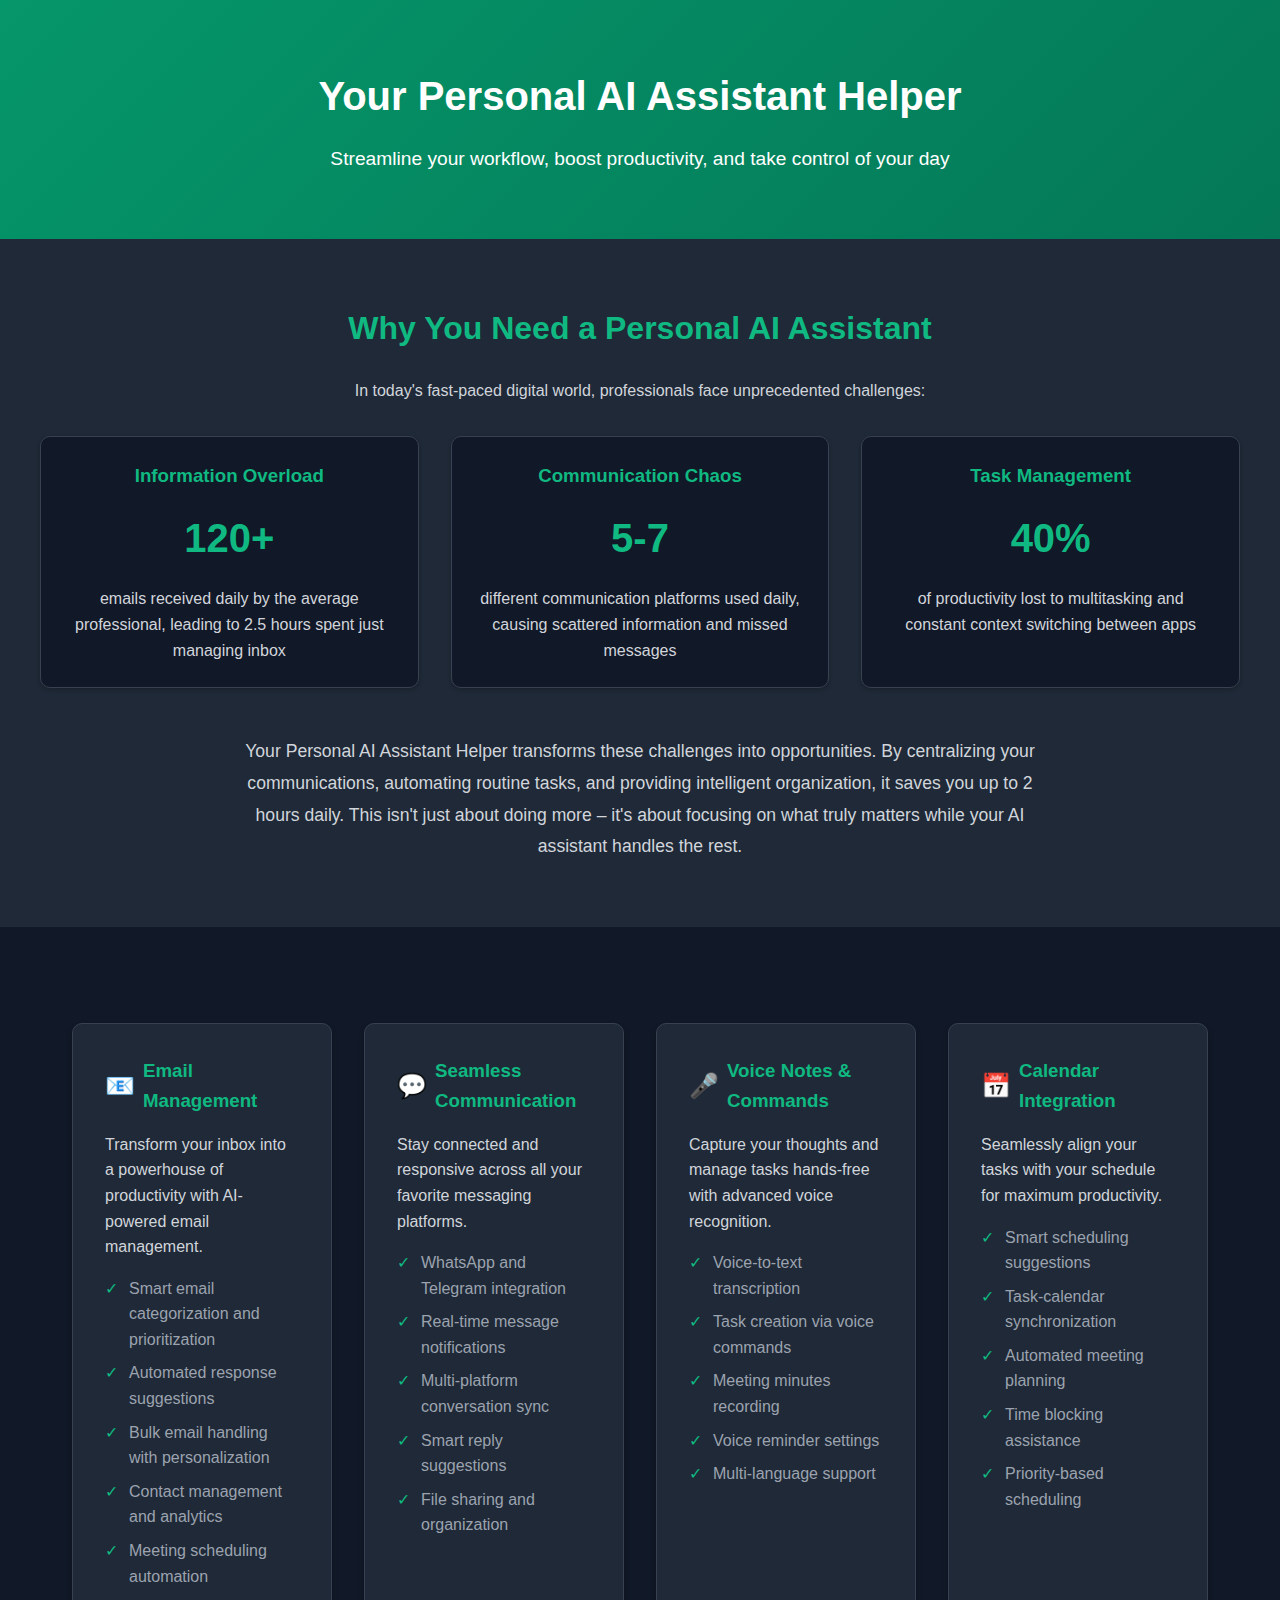
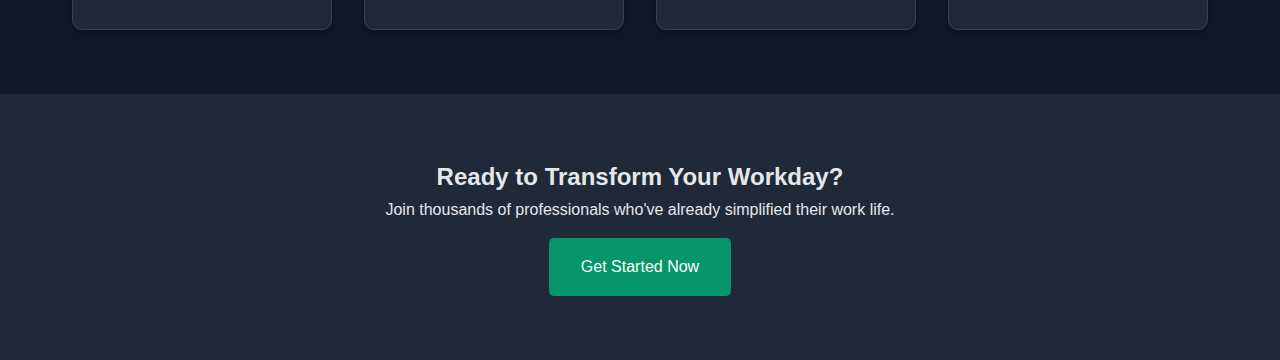
==== index.html @ 60813661 "Update and rename index.htm to index.html" ====
<!DOCTYPE html>
<html lang="en">
<head>
    <meta charset="UTF-8">
    <meta name="viewport" content="width=device-width, initial-scale=1.0">
    <title>Personal AI Assistant Helper</title>
    <link rel="stylesheet" href="style.css">
</head>
<body>
    <section class="hero">
        <h1>Your Personal AI Assistant Helper</h1>
        <p>Streamline your workflow, boost productivity, and take control of your day</p>
    </section>

    <!-- New explanation section -->
    <section class="explanation">
        <h2>Why You Need a Personal AI Assistant</h2>
        <p>In today's fast-paced digital world, professionals face unprecedented challenges:</p>
        
        <div class="explanation-grid">
            <div class="explanation-card">
                <h3>Information Overload</h3>
                <div class="stat-highlight">120+</div>
                <p>emails received daily by the average professional, leading to 2.5 hours spent just managing inbox</p>
            </div>
            
            <div class="explanation-card">
                <h3>Communication Chaos</h3>
                <div class="stat-highlight">5-7</div>
                <p>different communication platforms used daily, causing scattered information and missed messages</p>
            </div>
            
            <div class="explanation-card">
                <h3>Task Management</h3>
                <div class="stat-highlight">40%</div>
                <p>of productivity lost to multitasking and constant context switching between apps</p>
            </div>
        </div>

        <div style="margin-top: 3rem; max-width: 800px; margin-left: auto; margin-right: auto;">
            <p style="font-size: 1.1rem; line-height: 1.8;">
                Your Personal AI Assistant Helper transforms these challenges into opportunities. By centralizing your communications, automating routine tasks, and providing intelligent organization, it saves you up to 2 hours daily. This isn't just about doing more – it's about focusing on what truly matters while your AI assistant handles the rest.
            </p>
        </div>
    </section>

    <section class="features">
        <div class="features-grid">
            <div class="feature-card">
                <h3><span class="icon">📧</span>Email Management</h3>
                <p>Transform your inbox into a powerhouse of productivity with AI-powered email management.</p>
                <ul>
                    <li>Smart email categorization and prioritization</li>
                    <li>Automated response suggestions</li>
                    <li>Bulk email handling with personalization</li>
                    <li>Contact management and analytics</li>
                    <li>Meeting scheduling automation</li>
                </ul>
            </div>
            <div class="feature-card">
                <h3><span class="icon">💬</span>Seamless Communication</h3>
                <p>Stay connected and responsive across all your favorite messaging platforms.</p>
                <ul>
                    <li>WhatsApp and Telegram integration</li>
                    <li>Real-time message notifications</li>
                    <li>Multi-platform conversation sync</li>
                    <li>Smart reply suggestions</li>
                    <li>File sharing and organization</li>
                </ul>
            </div>
            <div class="feature-card">
                <h3><span class="icon">🎤</span>Voice Notes & Commands</h3>
                <p>Capture your thoughts and manage tasks hands-free with advanced voice recognition.</p>
                <ul>
                    <li>Voice-to-text transcription</li>
                    <li>Task creation via voice commands</li>
                    <li>Meeting minutes recording</li>
                    <li>Voice reminder settings</li>
                    <li>Multi-language support</li>
                </ul>
            </div>
            <div class="feature-card">
                <h3><span class="icon">📅</span>Calendar Integration</h3>
                <p>Seamlessly align your tasks with your schedule for maximum productivity.</p>
                <ul>
                    <li>Smart scheduling suggestions</li>
                    <li>Task-calendar synchronization</li>
                    <li>Automated meeting planning</li>
                    <li>Time blocking assistance</li>
                    <li>Priority-based scheduling</li>
                </ul>
            </div>
        </div>
    </section>

    <section class="cta">
        <h2>Ready to Transform Your Workday?</h2>
        <p>Join thousands of professionals who've already simplified their work life.</p>
        <a href="#" class="cta-button">Get Started Now</a>
    </section>
</body>
</html>
---- style.css ----
* {
    margin: 0;
    padding: 0;
    box-sizing: border-box;
    font-family: 'Lucida Sans', 'Lucida Sans Regular', 'Lucida Grande', 'Lucida Sans Unicode', Geneva, Verdana, sans-serif;
}

body {
    line-height: 1.6;
    color: #E5E7EB;
    background: #111827;
}

.hero {
    background: linear-gradient(135deg, #059669, #047857);
    color: white;
    padding: 4rem 2rem;
    text-align: center;
}

.hero h1 {
    font-size: 2.5rem;
    margin-bottom: 1rem;
}

.hero p {
    font-size: 1.2rem;
    max-width: 800px;
    margin: 0 auto;
}

.features {
    padding: 4rem 2rem;
    max-width: 1200px;
    margin: 0 auto;
}

.features-grid {
    display: grid;
    grid-template-columns: repeat(auto-fit, minmax(250px, 1fr));
    gap: 2rem;
    margin-top: 2rem;
}

.feature-card {
    background: #1F2937;
    padding: 2rem;
    border-radius: 10px;
    box-shadow: 0 4px 6px rgba(0, 0, 0, 0.2);
    transition: transform 0.3s ease;
    border: 1px solid #374151;
}

.feature-card:hover {
    transform: translateY(-5px);
    border: 1px solid #059669;
    background: #1a222e;
}

.feature-card h3 {
    color: #10B981;
    margin-bottom: 1rem;
    display: flex;
    align-items: center;
    gap: 0.5rem;
}

.feature-card .icon {
    font-size: 1.5rem;
}

.feature-card p {
    margin-bottom: 1rem;
    color: #D1D5DB;
}

.feature-card ul {
    list-style-type: none;
    margin-top: 1rem;
    padding-left: 0;
}

.feature-card li {
    margin-bottom: 0.5rem;
    padding-left: 1.5rem;
    position: relative;
    color: #9CA3AF;
}

.feature-card li:before {
    content: "✓";
    position: absolute;
    left: 0;
    color: #10B981;
}

.cta {
    background: #1F2937;
    padding: 4rem 2rem;
    text-align: center;
}

.cta-button {
    display: inline-block;
    background: #059669;
    color: white;
    padding: 1rem 2rem;
    border-radius: 5px;
    text-decoration: none;
    margin-top: 1rem;
    transition: all 0.3s ease;
}

.cta-button:hover {
    background: #047857;
    transform: translateY(-2px);
    box-shadow: 0 4px 12px rgba(16, 185, 129, 0.2);
}

/* Remove the inline styles from HTML and add them here */
.explanation p {
    color: #D1D5DB;
}

.explanation > div:last-child {
    margin-top: 3rem;
    max-width: 800px;
    margin-left: auto;
    margin-right: auto;
}

.explanation > div:last-child p {
    font-size: 1.1rem;
    line-height: 1.8;
    color: #D1D5DB;
}

.explanation {
    padding: 4rem 2rem;
    background: #1F2937;
    text-align: center;
}

.explanation-grid {
    max-width: 1200px;
    margin: 0 auto;
    display: grid;
    grid-template-columns: repeat(auto-fit, minmax(300px, 1fr));
    gap: 2rem;
    margin-top: 2rem;
}

.explanation h2 {
    color: #10B981;
    font-size: 2rem;
    margin-bottom: 1.5rem;
}

.explanation-card {
    padding: 1.5rem;
    background: #111827;
    border-radius: 10px;
    box-shadow: 0 2px 4px rgba(0, 0, 0, 0.2);
    border: 1px solid #374151;
}

.explanation-card h3 {
    color: #10B981;
    margin-bottom: 1rem;
}

.stat-highlight {
    font-size: 2.5rem;
    color: #10B981;
    font-weight: bold;
    margin: 1rem 0;
}
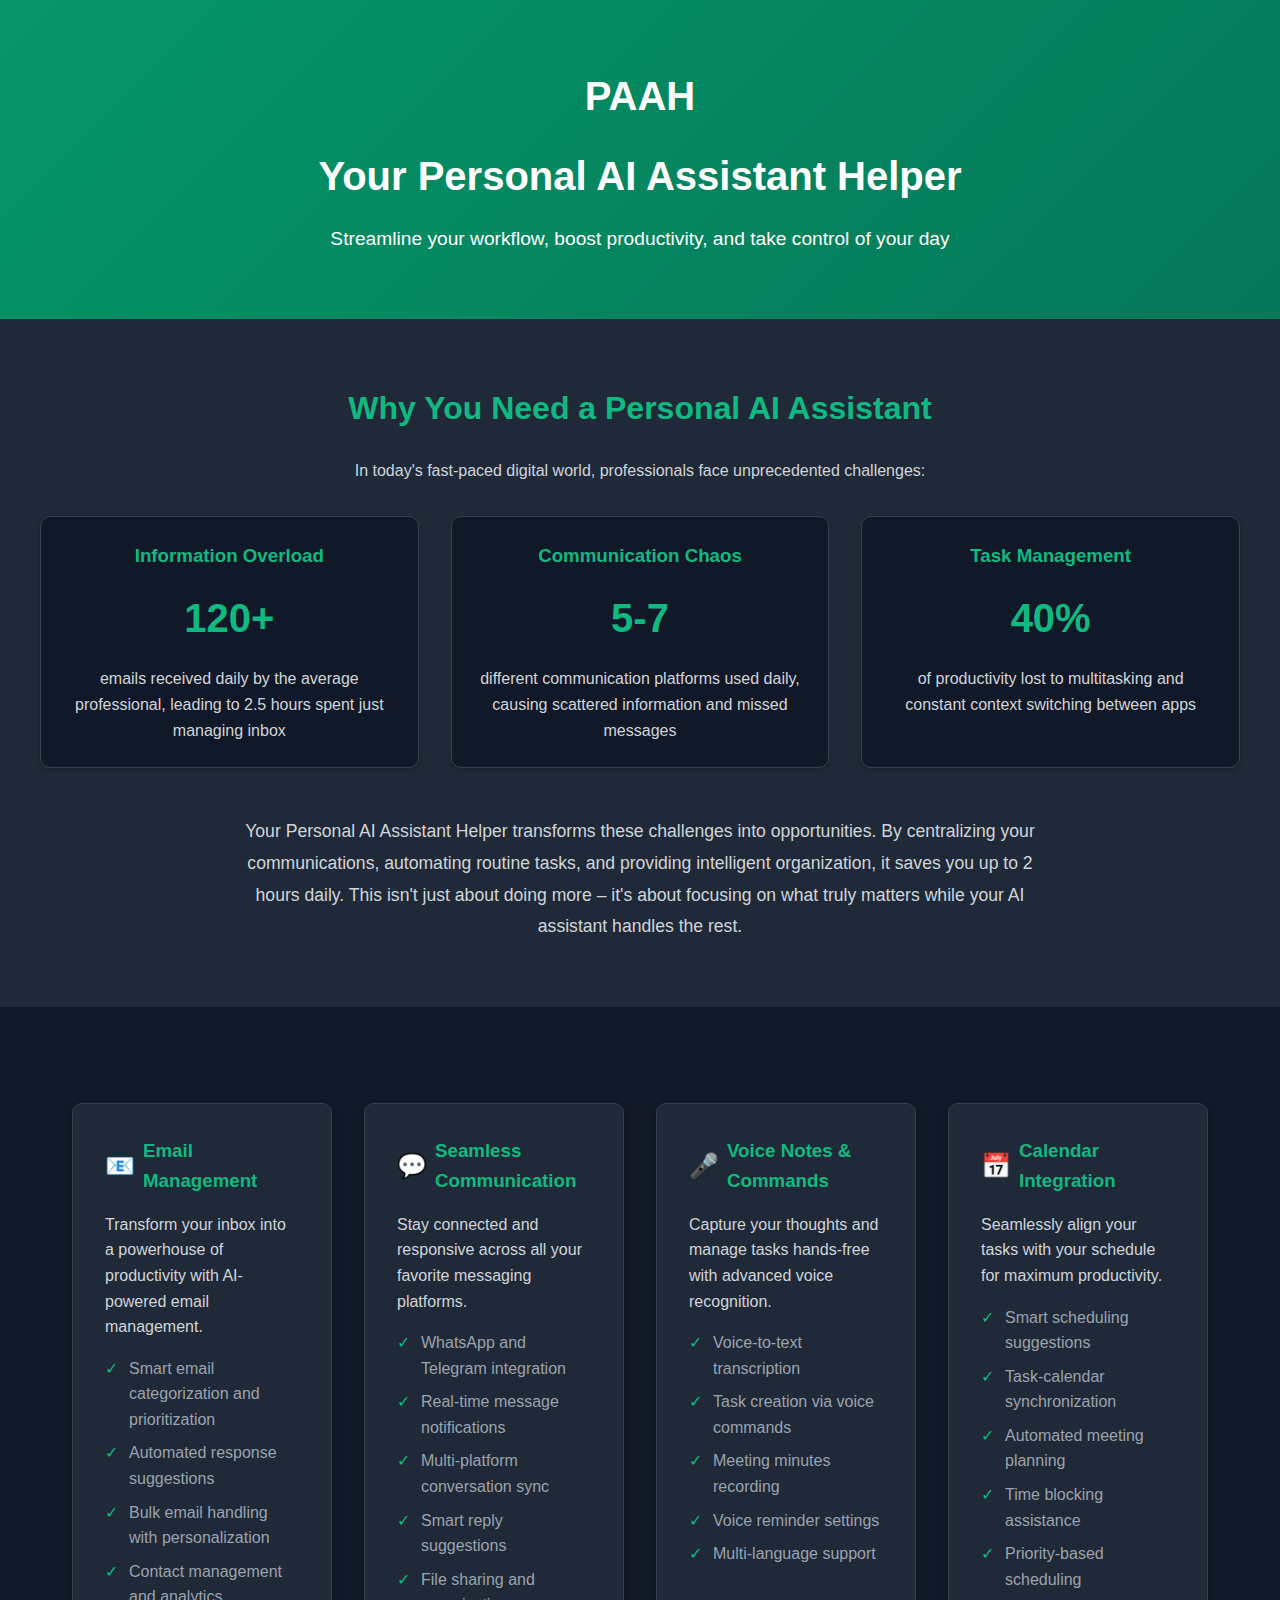
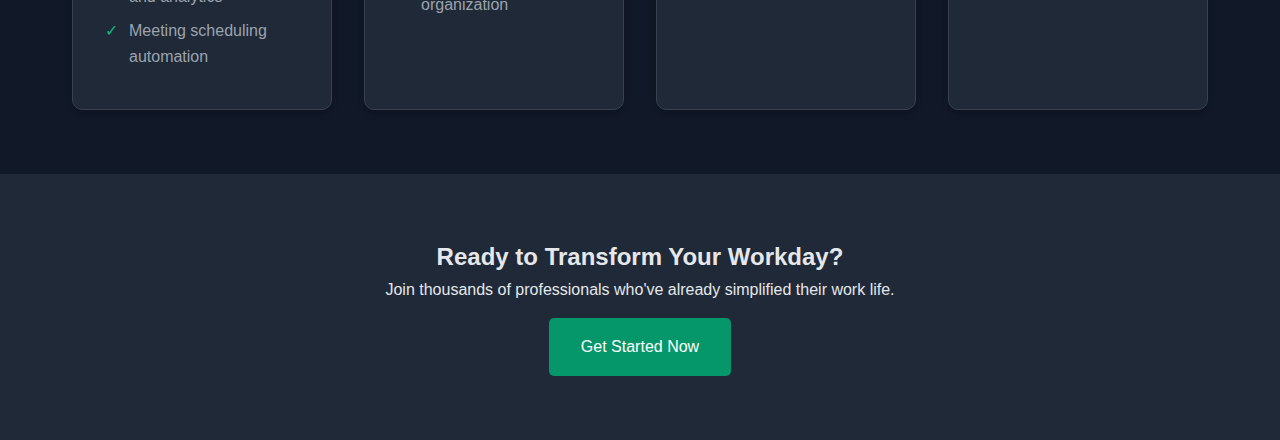
==== commit 67ae066f: "Update index.html" ====
--- a/index.html
+++ b/index.html
@@ -8,6 +8,7 @@
 </head>
 <body>
     <section class="hero">
+        <h1>PAAH</h1>
         <h1>Your Personal AI Assistant Helper</h1>
         <p>Streamline your workflow, boost productivity, and take control of your day</p>
     </section>
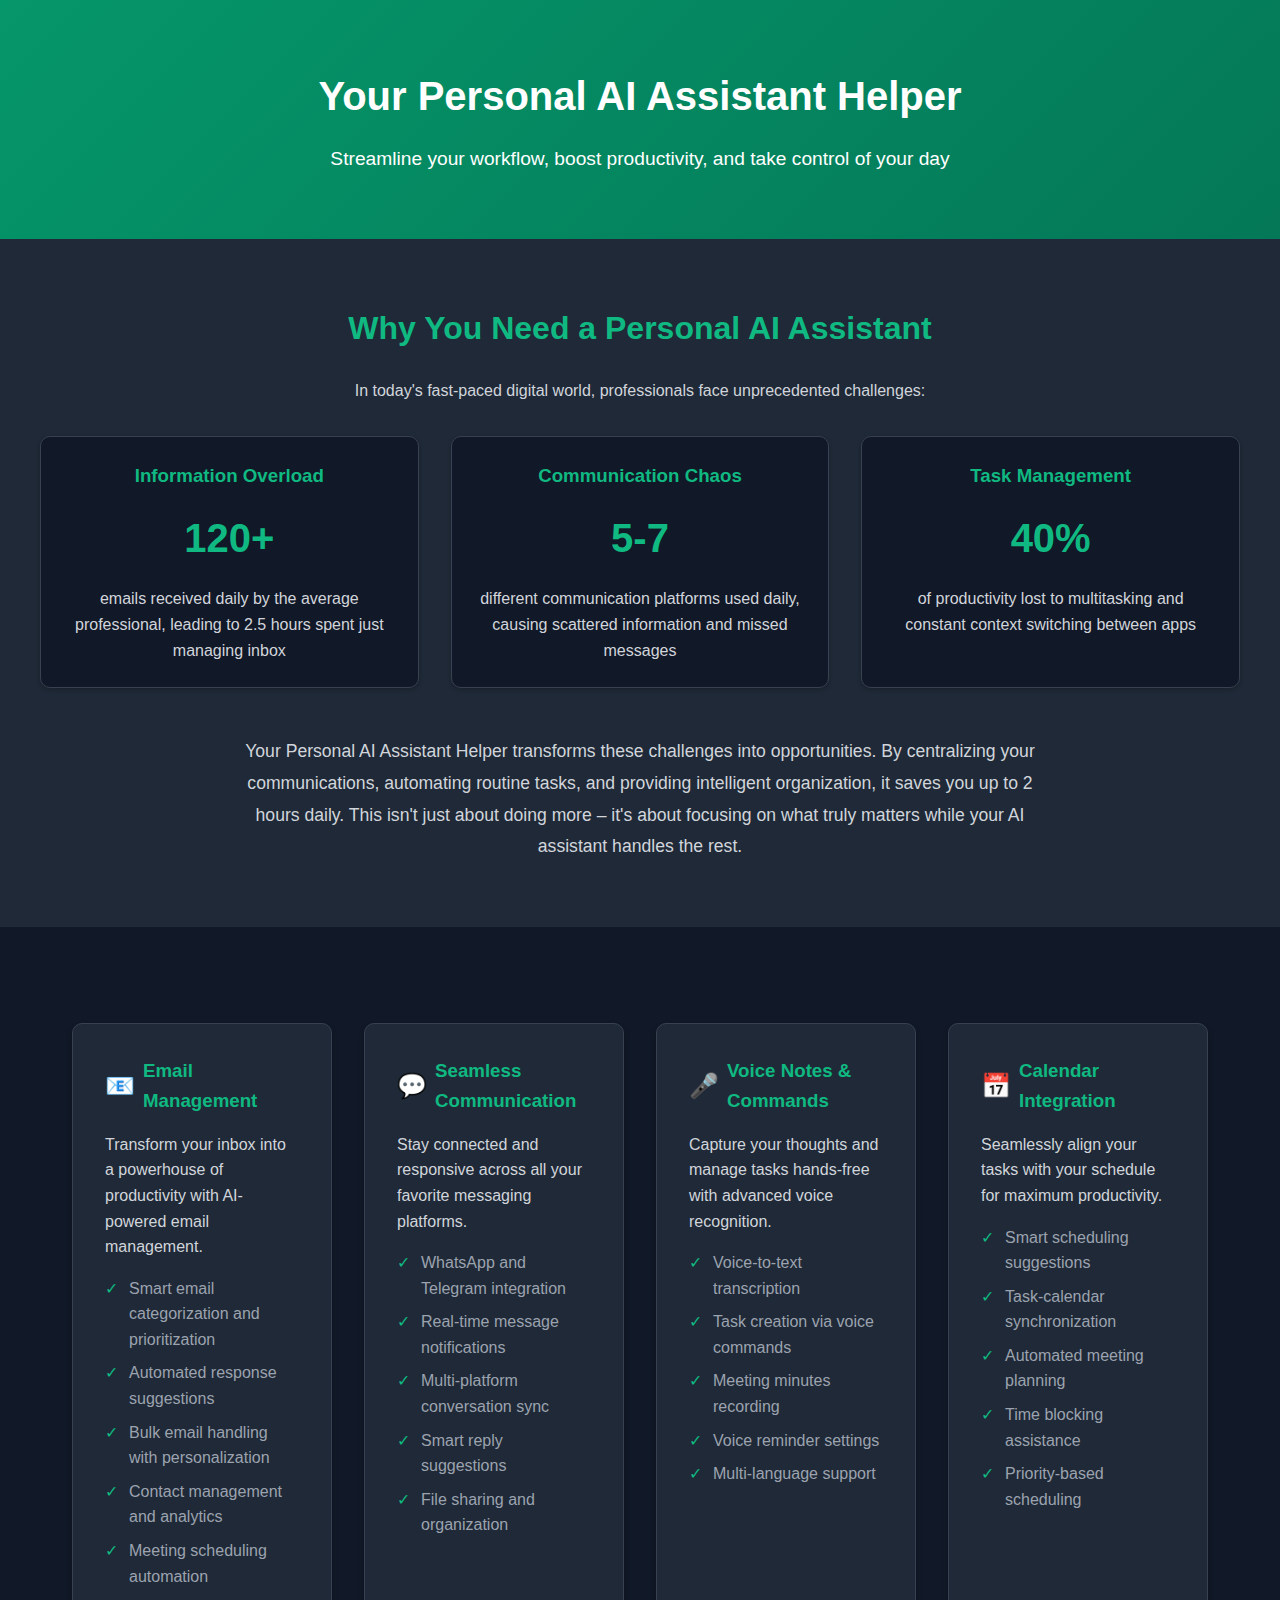
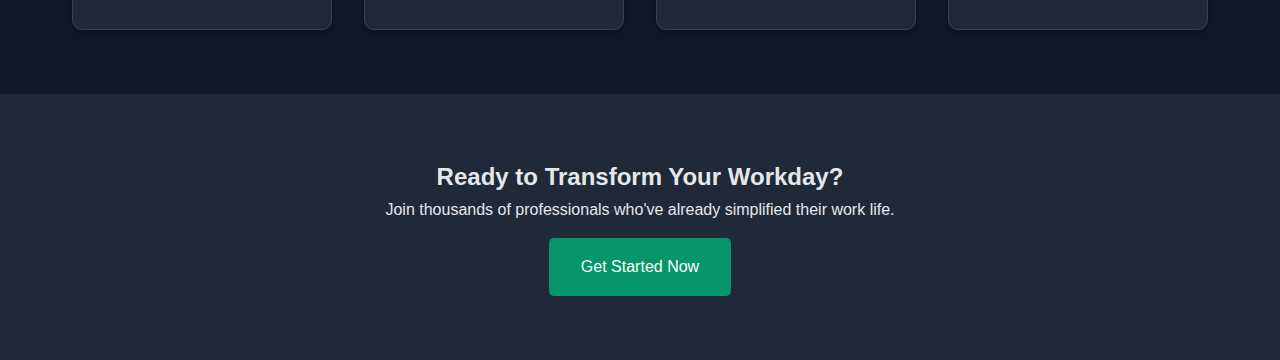
==== commit 39816eff: "Update index.html" ====
--- a/index.html
+++ b/index.html
@@ -8,7 +8,6 @@
 </head>
 <body>
     <section class="hero">
-        <h1>PAAH</h1>
         <h1>Your Personal AI Assistant Helper</h1>
         <p>Streamline your workflow, boost productivity, and take control of your day</p>
     </section>
